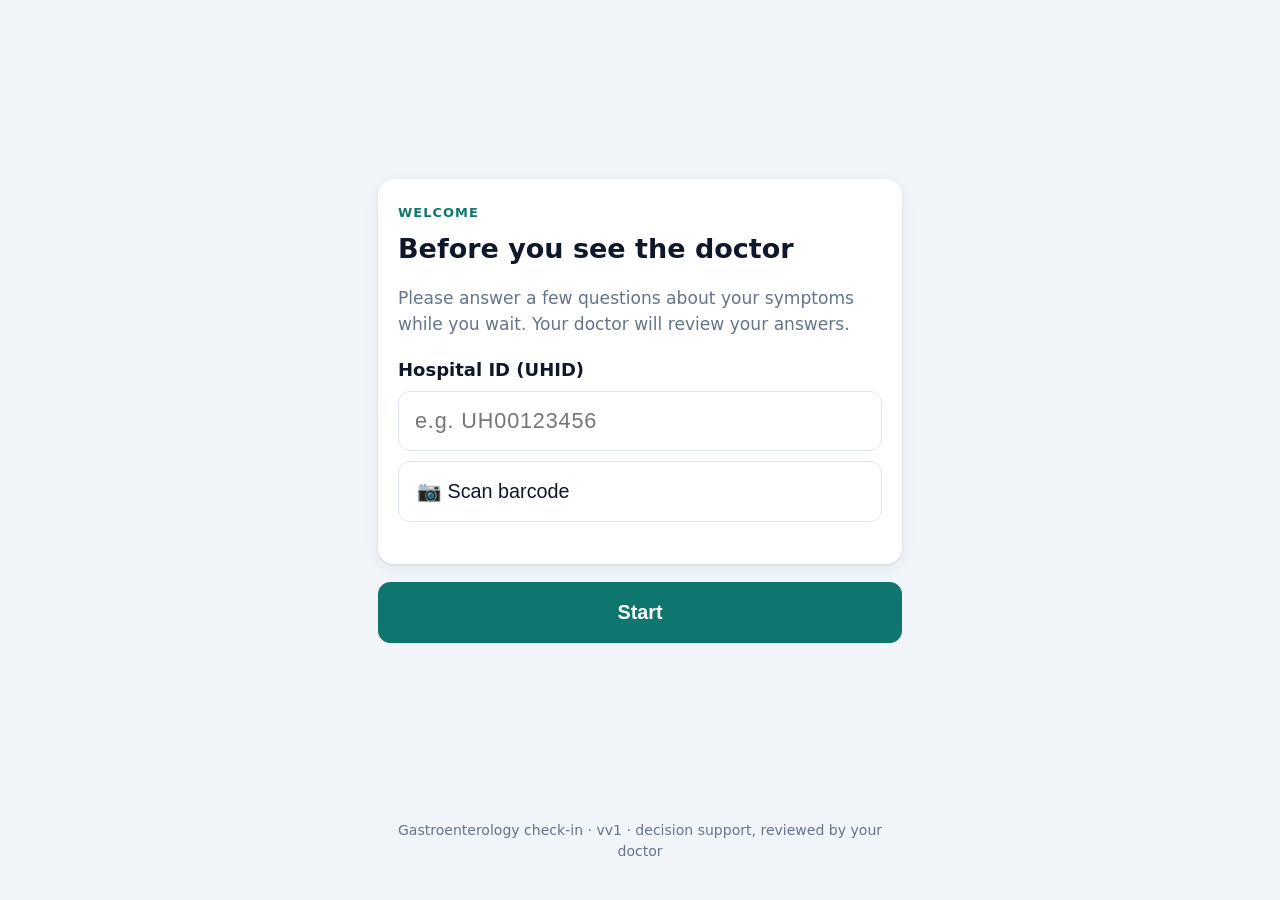
==== webapp/patient/index.html @ 36d4ae28 "Initial commit: CDSS gastroenterology framework Rule-based clinical decision support for gastroenter" ====
<!DOCTYPE html>
<html lang="en">
<head>
  <meta charset="UTF-8" />
  <meta name="viewport" content="width=device-width, initial-scale=1.0, maximum-scale=1.0, user-scalable=no" />
  <meta name="theme-color" content="#0f766e" />
  <title>Patient Check-In</title>
  <link rel="stylesheet" href="styles.css" />
</head>
<body>
  <main id="app" class="app">
    <!-- Screens are rendered into here by app.js -->
  </main>

  <!-- Generated questionnaire data: window.KG_DATA -->
  <script src="kg-data.js"></script>

  <!-- Firebase: copy firebase-config.example.js to firebase-config.js and fill in
       your console values (see SETUP_FIREBASE.md). If absent, the app still runs
       and logs submissions locally instead of sending them. -->
  <script src="firebase-config.js"></script>
  <script type="module" src="firebase-submit.js"></script>

  <script src="app.js"></script>
</body>
</html>
---- webapp/patient/styles.css ----
:root {
  --teal: #0f766e;
  --teal-dark: #115e59;
  --bg: #f1f5f9;
  --card: #ffffff;
  --text: #0f172a;
  --muted: #64748b;
  --border: #e2e8f0;
  --ok: #16a34a;
  --shadow: 0 1px 3px rgba(15, 23, 42, 0.08), 0 4px 16px rgba(15, 23, 42, 0.06);
}

* { box-sizing: border-box; -webkit-tap-highlight-color: transparent; }

html, body {
  margin: 0;
  padding: 0;
  background: var(--bg);
  color: var(--text);
  font-family: -apple-system, BlinkMacSystemFont, "Segoe UI", Roboto, system-ui, sans-serif;
  font-size: 18px;
  line-height: 1.5;
}

.app {
  max-width: 560px;
  margin: 0 auto;
  min-height: 100vh;
  min-height: 100dvh;
  padding: 20px 18px calc(24px + env(safe-area-inset-bottom));
  display: flex;
  flex-direction: column;
}

.progress {
  height: 6px;
  background: var(--border);
  border-radius: 999px;
  overflow: hidden;
  margin-bottom: 22px;
}
.progress__bar {
  height: 100%;
  background: var(--teal);
  width: 0;
  transition: width 0.3s ease;
}

.card {
  background: var(--card);
  border-radius: 16px;
  box-shadow: var(--shadow);
  padding: 24px 20px;
}

.eyebrow {
  text-transform: uppercase;
  letter-spacing: 0.08em;
  font-size: 0.72rem;
  font-weight: 700;
  color: var(--teal);
  margin: 0 0 6px;
}

h1 { font-size: 1.5rem; margin: 0 0 8px; }
.question-text { font-size: 1.35rem; font-weight: 600; margin: 0 0 22px; }
.subtle { color: var(--muted); font-size: 0.95rem; }

.options { display: flex; flex-direction: column; gap: 12px; }

.btn {
  appearance: none;
  border: 1.5px solid var(--border);
  background: #fff;
  color: var(--text);
  font-size: 1.1rem;
  font-weight: 500;
  padding: 18px 18px;
  border-radius: 12px;
  text-align: left;
  cursor: pointer;
  transition: border-color 0.15s, background 0.15s, transform 0.05s;
  width: 100%;
}
.btn:active { transform: scale(0.99); }
.btn:hover { border-color: var(--teal); }

.btn--yesno { text-align: center; font-weight: 600; }
.yesno-row { display: grid; grid-template-columns: 1fr 1fr; gap: 12px; }

.btn--primary {
  background: var(--teal);
  border-color: var(--teal);
  color: #fff;
  text-align: center;
  font-weight: 600;
}
.btn--primary:hover { background: var(--teal-dark); border-color: var(--teal-dark); }
.btn--primary:disabled { opacity: 0.5; cursor: not-allowed; }

.btn--ghost {
  background: transparent;
  border: none;
  color: var(--muted);
  font-size: 1rem;
  padding: 10px;
  text-align: center;
  cursor: pointer;
  width: auto;
}

.field { margin: 18px 0; }
.field label { display: block; font-weight: 600; margin-bottom: 8px; }
.input {
  width: 100%;
  font-size: 1.2rem;
  padding: 16px;
  border: 1.5px solid var(--border);
  border-radius: 12px;
  letter-spacing: 0.04em;
}
.input:focus { outline: none; border-color: var(--teal); }

.scan-row { display: flex; gap: 10px; margin-top: 10px; }
.scan-row .btn { flex: 1; }

#scanner {
  margin-top: 14px;
  border-radius: 12px;
  overflow: hidden;
  background: #000;
  display: none;
}
#scanner.active { display: block; }
#scanner video { width: 100%; display: block; }

.footer-actions { margin-top: 18px; display: flex; flex-direction: column; gap: 10px; }

.review-list { list-style: none; padding: 0; margin: 8px 0 0; }
.review-list li {
  display: flex;
  justify-content: space-between;
  gap: 16px;
  padding: 12px 0;
  border-bottom: 1px solid var(--border);
}
.review-list li:last-child { border-bottom: none; }
.review-q { color: var(--muted); font-size: 0.95rem; }
.review-a { font-weight: 600; text-align: right; }

.done-icon {
  width: 72px; height: 72px;
  margin: 0 auto 16px;
  border-radius: 50%;
  background: #dcfce7;
  color: var(--ok);
  display: flex; align-items: center; justify-content: center;
  font-size: 2.4rem;
}
.center { text-align: center; }

.note {
  background: #f0fdfa;
  border: 1px solid #ccfbf1;
  border-radius: 10px;
  padding: 12px 14px;
  font-size: 0.9rem;
  color: var(--teal-dark);
  margin-top: 16px;
}

.spacer { flex: 1; }
.appfoot { text-align: center; color: var(--muted); font-size: 0.78rem; margin-top: 18px; }
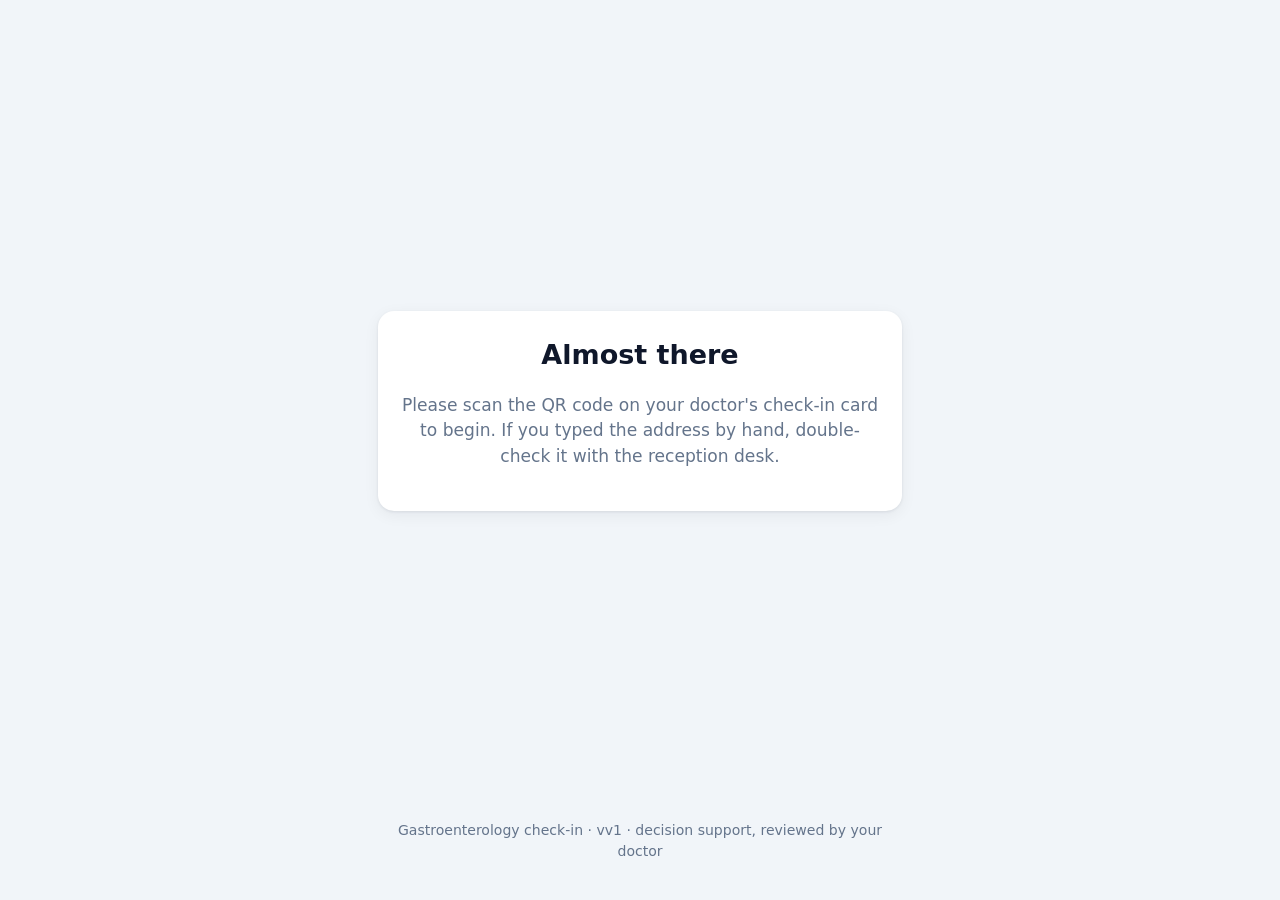
==== commit 5f90fe9f: "Add multi-doctor support: slugs, login, email confirmations Expand the single-doctor POC to serve se" ====
--- a/webapp/patient/index.html
+++ b/webapp/patient/index.html
@@ -15,6 +15,9 @@
   <!-- Generated questionnaire data: window.KG_DATA -->
   <script src="kg-data.js"></script>
 
+  <!-- Generated doctor registry (slug -> name): window.DOCTORS -->
+  <script src="doctors.js"></script>
+
   <!-- Firebase: copy firebase-config.example.js to firebase-config.js and fill in
        your console values (see SETUP_FIREBASE.md). If absent, the app still runs
        and logs submissions locally instead of sending them. -->
